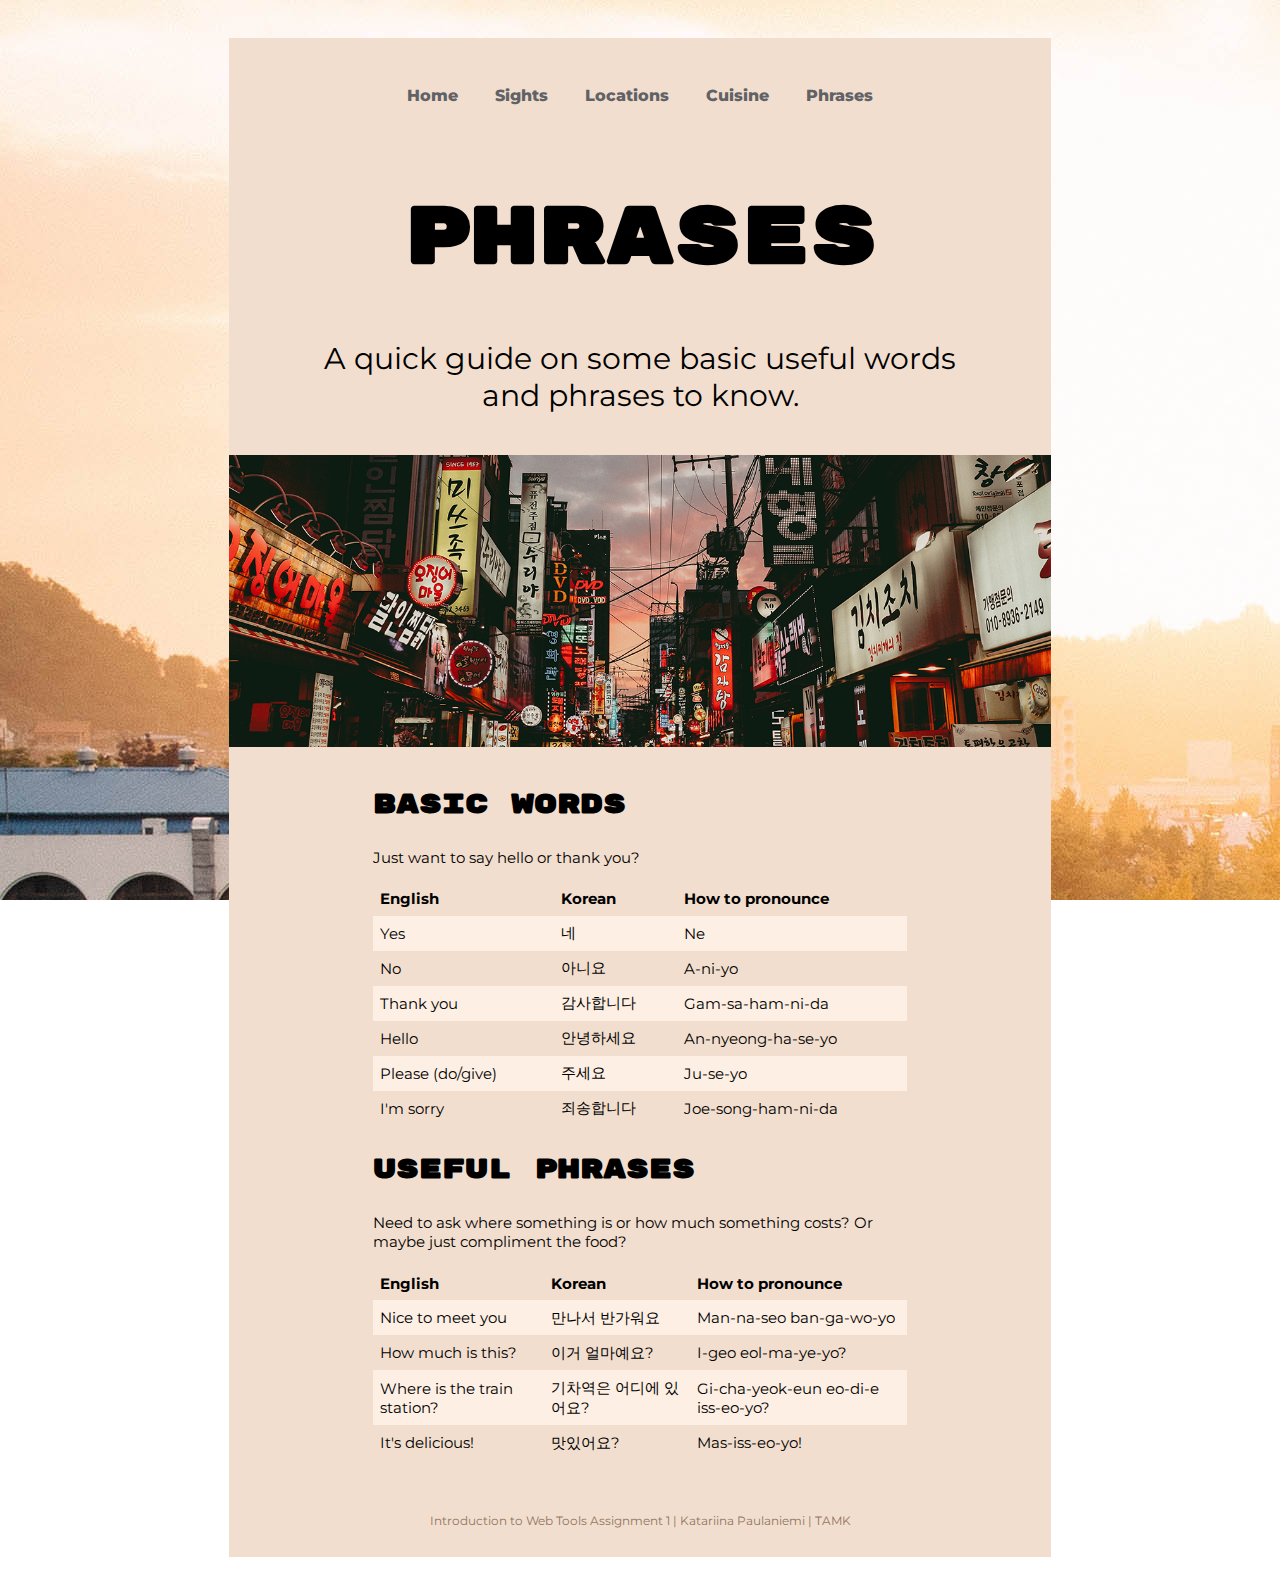
==== phrases.html @ c137ea62 "Add files via upload" ====
<!DOCTYPE html>
<html lang="en">
<head>
    <meta charset="UTF-8">
    <meta name="viewport" content="width=device-width, initial-scale=1.0">
    <title>Small Korea Guide | Phrases</title>
    <link rel="stylesheet" href="styles.css">
    <link rel="preconnect" href="https://fonts.gstatic.com">
    <link href="https://fonts.googleapis.com/css2?family=Montserrat:wght@400;800&family=Rubik+Mono+One&display=swap" rel="stylesheet">
</head>
<body>
    <div id="container">
        <nav>
            <a href="index.html">Home</a>
            <a href="sights.html">Sights</a>
            <a href="locations.html">Locations</a>
            <a href="cuisine.html">Cuisine</a>
            <a href="phrases.html">Phrases</a>
        </nav>

        <div id="header">
            <h1>Phrases</h1>
            <p class="header">A quick guide on some basic useful words and phrases to know.</p>
        </div>

        <img src="img/phrases.jpg" alt="street in korea" class="center">

        <div id="container-for-table">
                <h3>Basic words</h3>
                <p>Just want to say hello or thank you?</p>

                <table>
                    <tr>
                        <th>English</th>
                        <th>Korean</th>
                        <th>How to pronounce</th>
                    </tr>
                    <tr>
                        <td>Yes</td>
                        <td>네</td>
                        <td>Ne</td>
                    </tr>
                    <tr>
                        <td>No</td>
                        <td>아니요</td>
                        <td>A-ni-yo</td>
                    </tr>
                    <tr>
                        <td>Thank you</td>
                        <td>감사합니다</td>
                        <td>Gam-sa-ham-ni-da</td>
                    </tr>
                    <tr>
                        <td>Hello</td>
                        <td>안녕하세요</td>
                        <td>An-nyeong-ha-se-yo</td>
                    </tr>
                    <tr>
                        <td>Please (do/give)</td>
                        <td>주세요</td>
                        <td>Ju-se-yo</td>
                    </tr>
                    <tr>   
                        <td>I'm sorry</td>
                        <td>죄송합니다</td>
                        <td>Joe-song-ham-ni-da</td>
                    </tr>
                </table>

                <h3>Useful phrases</h3>
                <p>Need to ask where something is or how much something costs? Or maybe just compliment the food?</p>
                <table>
                    <tr>
                        <th>English</th>
                        <th>Korean</th>
                        <th>How to pronounce</th>
                    </tr>
                    <tr>
                        <td>Nice to meet you</td>
                        <td>만나서 반가워요</td>
                        <td>Man-na-seo ban-ga-wo-yo</td>
                    </tr>
                    <tr>   
                        <td>How much is this?</td>
                        <td>이거 얼마예요?</td>
                        <td>I-geo eol-ma-ye-yo?</td>
                    </tr>
                    <tr>
                        <td>Where is the train station?</td>
                        <td>기차역은 어디에 있어요?</td>
                        <td>Gi-cha-yeok-eun eo-di-e iss-eo-yo?</td>
                    </tr>
                    <tr>
                        <td>It's delicious!</td>
                        <td>맛있어요?</td>
                        <td>Mas-iss-eo-yo!</td>
                    </tr>
            </table>
        </div>
        
        <div class="clearfix"></div>   
        <footer>
            <p class="footer">Introduction to Web Tools Assignment 1 | Katariina Paulaniemi | TAMK</p> 
        </footer>
    </div>
</body>
</html>
---- styles.css ----
/* Body elements */

body {
    background-image: url('img/background_s.jpg');
    background-attachment: fixed;
    overflow-x: hidden;
}

#container {
    background-color:  #f2dece;
    width: 65%; 
    max-width: 1330px; 
    margin: auto; 
    margin-top: 3%; 
    margin-bottom: 3%;
}

#container-for-table {
    width: 65%; 
    margin: auto; 
    margin-top: 5%; 
    margin-bottom: 3%;
}

#container2 {
    float: left;
    padding-right: 5%;
    padding-left: 5%;
    padding-top: 3%;
}

#container3 {
    float: left;
    padding-right: 5%;
    padding-left: 5%;
    padding-top: 3%;
}

.center { 
    display: block;
    margin-left: auto;
    margin-right: auto;
    width: 100%;
  }

nav {
    height: 2em;
    padding: 1em;
    padding-top: 3em;
    text-align: center;
    font-family: 'Montserrat', sans-serif;
    font-weight: 800;
}

#header{
    text-align: center;
    padding-left: 10%;
    padding-right: 10%;
    margin-bottom: 5%;
}

section {
    -webkit-column-count: 4; /* Chrome, Safari, Opera */
    -moz-column-count: 4; /* Firefox */
    column-count: 4;
    max-width: 95%; 
    margin: auto;
}

article {
    clear: both;
    text-align: center;
    padding: 3%;
    background-color: #fff;
    min-height: 410px;
}

.clearfix::after {
    content: "";
    clear: both;
    display: table;
}

img.content {
    float: left;
    padding-right: 5%;
}

img.article {
    max-width: 100%;
    height: auto;
    transition: filter .5s ease-in-out;
    -webkit-filter: grayscale(0%); /* Ch 23+, Saf 6.0+, BB 10.0+ */
    filter: grayscale(0%); /* FF 35+ */
}

img.article:hover {
    -webkit-filter: grayscale(100%); /* Ch 23+, Saf 6.0+, BB 10.0+ */
    filter: grayscale(100%); /* FF 35+ */
  }

img {
    max-width: 100%;
    height: auto;
}

table {
    font-family: 'Montserrat', sans-serif;
    border-collapse: collapse;
    width: 100%;
}

th, td {
    border: none;
    font-size: 15px;
    text-align: left;
    padding: 0.5em;
}

  tr:nth-child(even) {
    background-color: #fdefe3;
}  

footer{
    text-align: center;
    padding: 2%;
}


/* Text elements */

p, ul, .sourcelink {
    font-family: 'Montserrat', sans-serif;
    font-size: 15px;
}

p.header {
    font-size: 30px;
}

p.footer {
    font-size: 12px;
    color: #917560;
}

li {
    padding-left: 10px;
}

h1 {
    font-family: 'Rubik Mono One', sans-;
    font-size: 5em;
}

h2 {
    font-family: 'Rubik Mono One', sans-;
}

h3 {
    font-family: 'Rubik Mono One', sans-;
    font-size: 1.7em;
}

h4 {
    font-family: 'Montserrat', sans-serif;
    font-size: 1.2em;
    margin-top: 1.5em;
}

.text {
    padding-left: 10px;
}

nav a {
    padding: 1em;
    text-decoration: none;
}

article a:link, article a:visited, article a:hover, article a:active {
    color: #000;
}

a:link, a:visited {
    color: #616266;
    text-decoration: none;
}

a:hover, a:active {
    color: #2a2926;
    text-decoration: none;
}
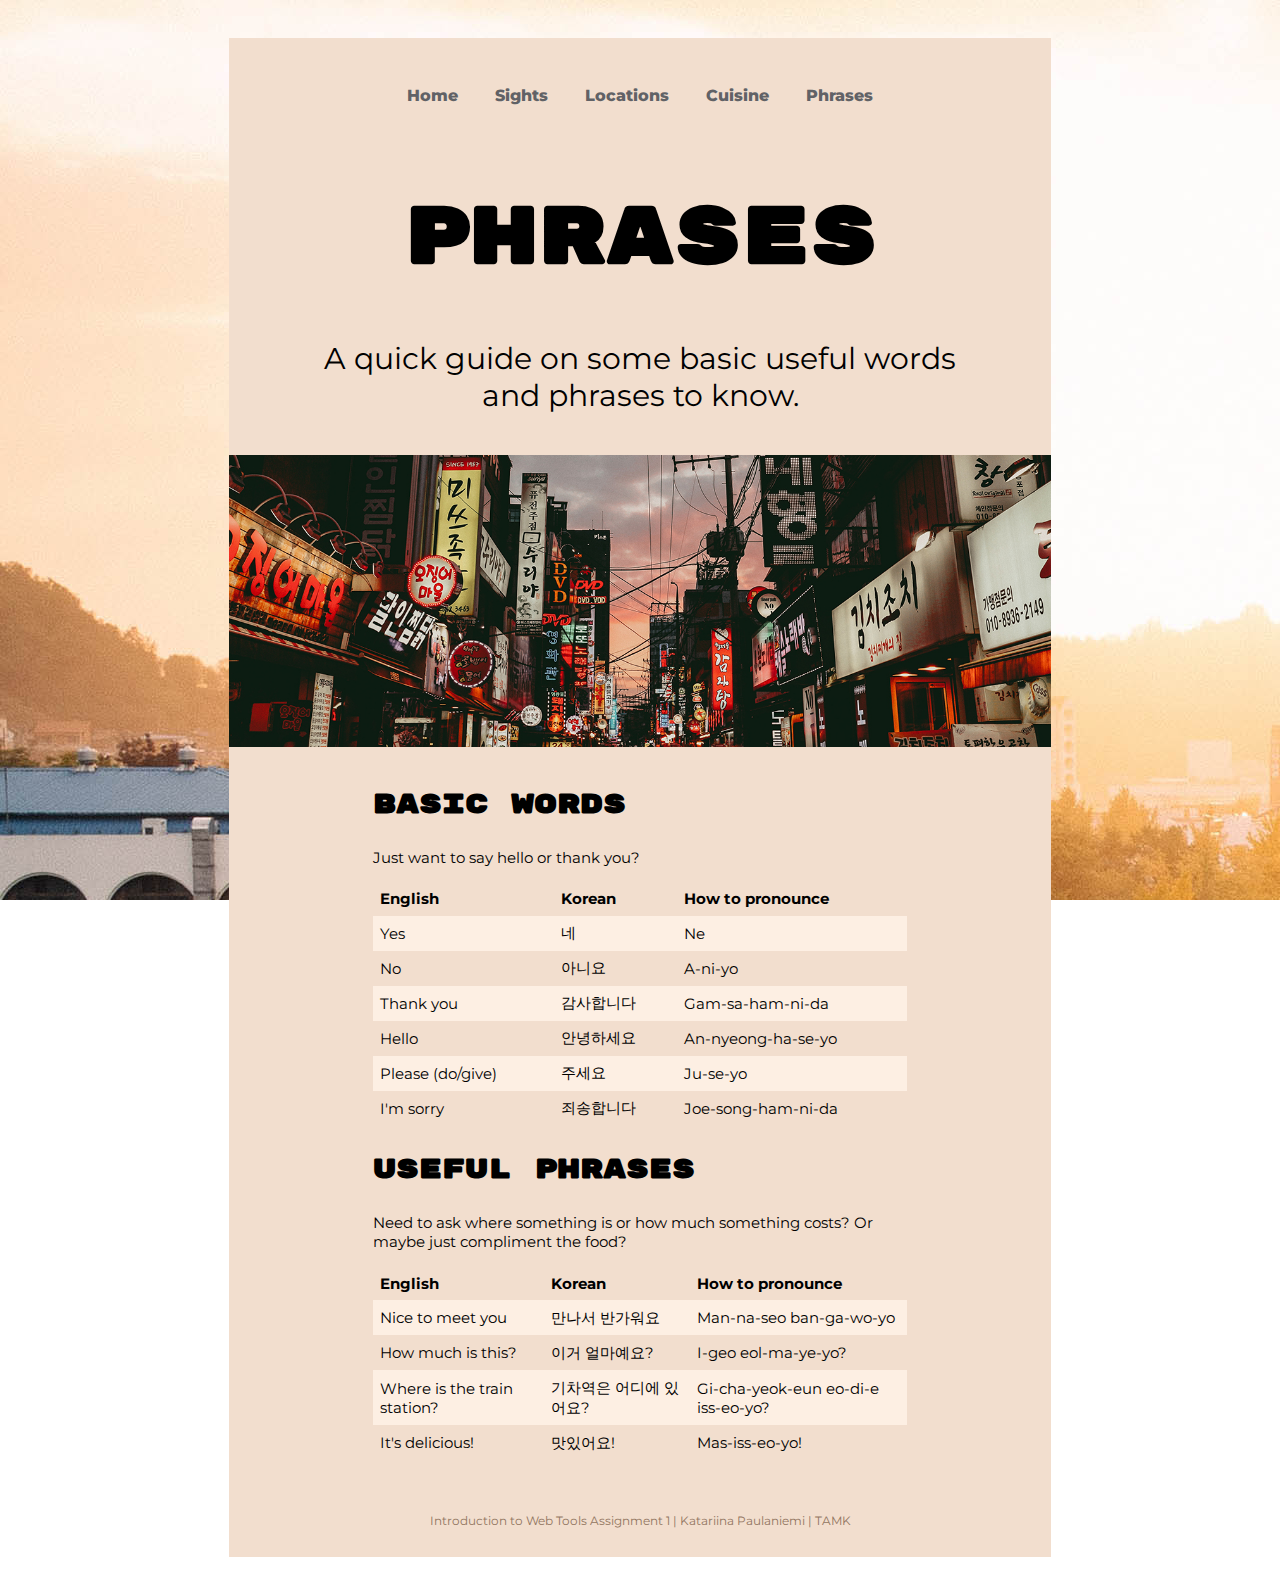
==== commit b8b23636: "Update phrases.html" ====
--- a/phrases.html
+++ b/phrases.html
@@ -92,7 +92,7 @@
                     </tr>
                     <tr>
                         <td>It's delicious!</td>
-                        <td>맛있어요?</td>
+                        <td>맛있어요!</td>
                         <td>Mas-iss-eo-yo!</td>
                     </tr>
             </table>
@@ -104,4 +104,4 @@
         </footer>
     </div>
 </body>
-</html>+</html>
